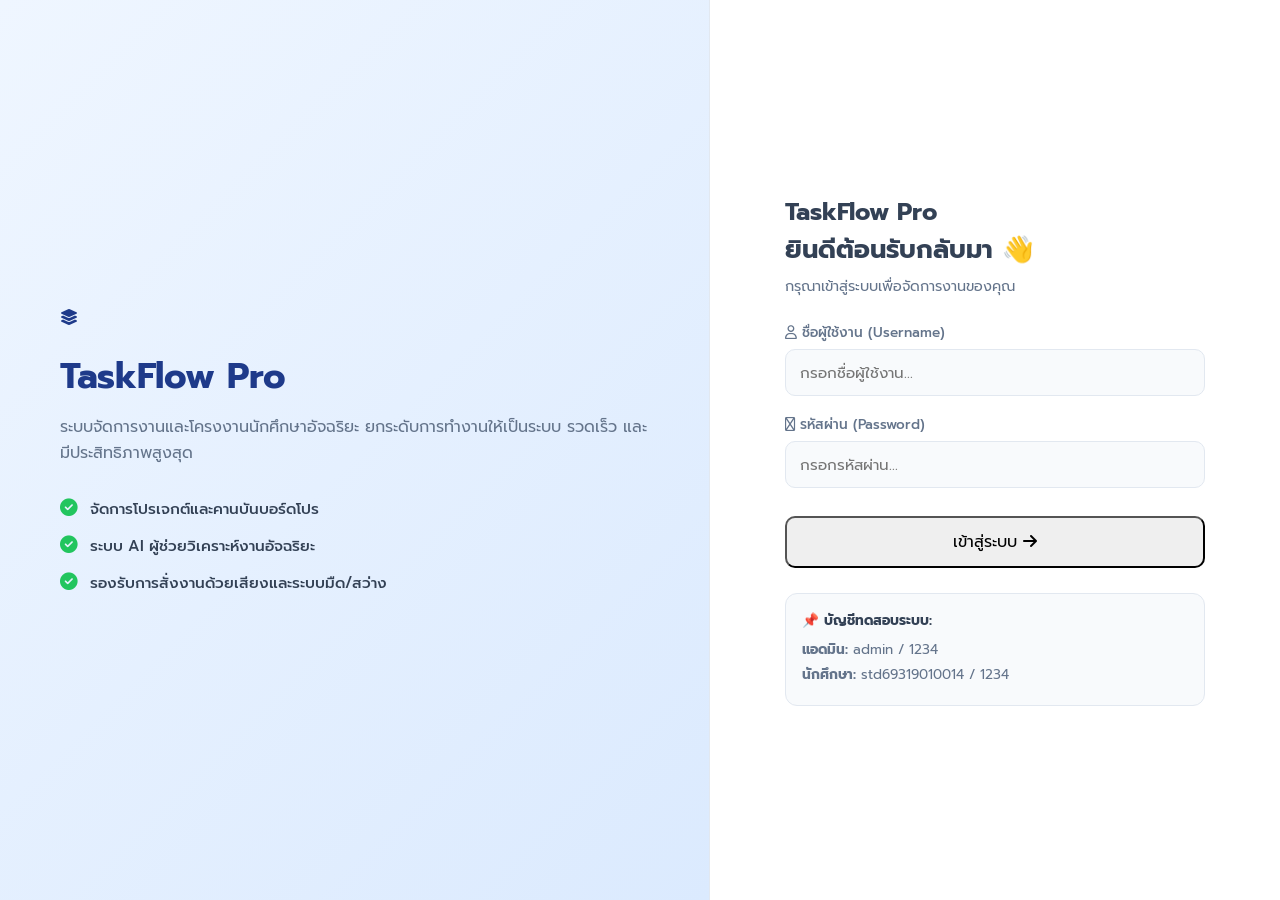
==== index.html @ b0bddf32 "first commit" ====
<!DOCTYPE html>
<html lang="th">
<head>
    <meta charset="UTF-8">
    <meta name="viewport" content="width=device-width, initial-scale=1.0">
    <title>เข้าสู่ระบบ - TaskFlow Pro</title>
    <link rel="stylesheet" href="style.css">
    <link rel="stylesheet" href="https://cdnjs.cloudflare.com/ajax/libs/font-awesome/6.4.0/css/all.min.css">
    <link href="https://fonts.googleapis.com/css2?family=Inter:wght@300;400;500;600;700&family=Prompt:wght@300;400;500;600;700&display=swap" rel="stylesheet">
</head>
<body class="login-split-body">
    <div class="login-split-container">
        <!-- ฝั่งซ้าย: แบนเนอร์และจุดเด่นระบบ -->
        <div class="login-split-banner">
            <div class="banner-content">
                <div class="auth-logo" style="margin-bottom: 20px;">
                    <i class="fa-solid fa-layer-group"></i>
                </div>
                <h1 style="font-size: 2.2rem; font-weight: 700; color: var(--text-main); margin-bottom: 12px;">TaskFlow Pro</h1>
                <p style="color: var(--text-muted); font-size: 1rem; line-height: 1.6;">ระบบจัดการงานและโครงงานนักศึกษาอัจฉริยะ ยกระดับการทำงานให้เป็นระบบ รวดเร็ว และมีประสิทธิภาพสูงสุด</p>
                
                <div class="banner-features">
                    <div class="feature-item"><i class="fa-solid fa-circle-check"></i> จัดการโปรเจกต์และคานบันบอร์ดโปร</div>
                    <div class="feature-item"><i class="fa-solid fa-circle-check"></i> ระบบ AI ผู้ช่วยวิเคราะห์งานอัจฉริยะ</div>
                    <div class="feature-item"><i class="fa-solid fa-circle-check"></i> รองรับการสั่งงานด้วยเสียงและระบบมืด/สว่าง</div>
                </div>
            </div>
        </div>

        
        
        <!-- ฝั่งขวา: ฟอร์มเข้าสู่ระบบ -->
        <div class="login-split-form-section">
            <div class="login-card">
                <div class="form-header-mobile">
                    <h2 style="font-size: 1.5rem; font-weight: 700;">TaskFlow Pro</h2>
                </div>
                <h3>ยินดีต้อนรับกลับมา 👋</h3>
                <p class="form-instruction">กรุณาเข้าสู่ระบบเพื่อจัดการงานของคุณ</p>

                <form id="loginForm" onsubmit="handleLogin(event)">
                    <div class="input-group">
                        <label><i class="fa-regular fa-user"></i> ชื่อผู้ใช้งาน (Username)</label>
                        <input type="text" id="username" placeholder="กรอกชื่อผู้ใช้งาน..." required autocomplete="off">
                    </div>

                    <div class="input-group">
                        <label><i class="fa-regular fa-lock"></i> รหัสผ่าน (Password)</label>
                        <input type="password" id="password" placeholder="กรอกรหัสผ่าน..." required>
                    </div>

                    <button type="submit" class="btn-submit btn-full">
                        <span>เข้าสู่ระบบ</span>
                        <i class="fa-solid fa-arrow-right"></i>
                    </button>
                </form>

                <div class="login-helper-box">
                    <h4>📌 บัญชีทดสอบระบบ:</h4>
                    <ul>
                        <li><strong>แอดมิน:</strong> admin / 1234</li>
                        <li><strong>นักศึกษา:</strong> std69319010014 / 1234</li>
                    </ul>
                </div>
            </div>
        </div>
    </div>

    <script>
        function handleLogin(e) {
            e.preventDefault();
            const u = document.getElementById('username').value.trim();
            const p = document.getElementById('password').value.trim();

            if (u === 'admin' && p === '1234') {
                localStorage.setItem('currentUser', 'ผู้ดูแลระบบ (Admin)');
                localStorage.setItem('currentRole', 'admin');
                window.location.href = 'admin-dashboard.html';
            } else if (u === 'std69319010014' && p === '1234') {
                localStorage.setItem('currentUser', 'นักศึกษา (std69319010014)');
                localStorage.setItem('currentRole', 'student');
                window.location.href = 'student-dashboard.html';
            } else {
                alert('ชื่อผู้ใช้งานหรือรหัสผ่านไม่ถูกต้อง');
            }
        }
    </script>
</body>
</html>
---- style.css ----
:root {
    --bg-main: #f4f6f9;
    --bg-card: #ffffff;
    --sidebar-bg: #1e293b; /* ปรับโทนสีเข้มขึ้นแบบนุ่มนวล ไม่มืดทึบตัน */
    --text-main: #334155;
    --text-muted: #64748b;
    --border: #e2e8f0;
    --primary: #3b82f6;
    --primary-hover: #2563eb;
    --success: #22c55e;
    --warning: #eab308;
    --danger: #ef4444;
}

* {
    box-sizing: border-box;
    margin: 0;
    padding: 0;
    font-family: 'Prompt', 'Inter', sans-serif;
}

body {
    background-color: var(--bg-main);
    color: var(--text-main);
    height: 100vh;
    overflow: hidden;
}

/* ==========================================
   1. Auth Page Style (หน้าล็อกอินแบบแบ่งสองฝั่งโทนสว่างนุ่มนวล)
   ================================---------- */
.login-split-body {
    width: 100vw;
    height: 100vh;
    margin: 0;
    padding: 0;
    overflow: hidden;
    background-color: var(--bg-main);
    display: flex;
}

.login-split-container {
    display: flex;
    width: 100%;
    height: 100%;
}

.login-split-banner {
    flex: 1.2;
    background: linear-gradient(135deg, #eff6ff 0%, #dbeafe 100%); /* เปลี่ยนเป็นโทนฟ้าพาสเทลสดใส ไม่ทึบ */
    color: #1e3a8a;
    border-right: 1px solid var(--border);
    display: flex;
    align-items: center;
    justify-content: center;
    padding: 60px;
}

.login-split-banner h1 {
    color: #1e3a8a !important;
}

.banner-features {
    margin-top: 30px;
    display: flex;
    flex-direction: column;
    gap: 14px;
}

.feature-item {
    display: flex;
    align-items: center;
    gap: 12px;
    font-size: 0.95rem;
    color: #334155;
    font-weight: 500;
}

.feature-item i {
    color: var(--success);
    font-size: 1.1rem;
}

.login-split-form-section {
    flex: 1;
    display: flex;
    align-items: center;
    justify-content: center;
    padding: 40px;
    background-color: var(--bg-card);
    overflow-y: auto;
}

.login-card {
    width: 100%;
    max-width: 420px;
}

.login-split-form-section h3 {
    font-size: 1.6rem;
    font-weight: 700;
    color: var(--text-main);
    margin-bottom: 6px;
}

.form-instruction {
    font-size: 0.9rem;
    color: var(--text-muted);
    margin-bottom: 25px;
}

.login-helper-box {
    margin-top: 25px;
    padding: 16px;
    background: #f8fafc;
    border: 1px solid var(--border);
    border-radius: 12px;
    font-size: 0.85rem;
}

.login-helper-box h4 {
    margin-bottom: 8px;
    color: var(--text-main);
}

.login-helper-box ul {
    list-style: none;
    padding-left: 0;
    color: var(--text-muted);
}

.login-helper-box li {
    margin-bottom: 4px;
}

.btn-full {
    width: 100%;
    justify-content: center;
    margin-top: 10px;
    padding: 12px;
    font-size: 1rem;
    border-radius: 10px;
}

/* ==========================================
   2. App Layout (โครงร่างแดชบอร์ดความโปร่งสบาย)
   ================================---------- */
.app-container {
    display: flex;
    height: 100vh;
}

.sidebar {
    width: 265px;
    background: #ffffff; /* เปลี่ยน Sidebar เป็นสีขาวสะอาดตา ตัดเส้นขอบเบาๆ */
    color: var(--text-main);
    display: flex;
    flex-direction: column;
    border-right: 1px solid var(--border);
    box-shadow: 2px 0 8px rgba(0, 0, 0, 0.02);
}

.sidebar-brand {
    padding: 24px;
    font-size: 1.15rem;
    font-weight: 700;
    display: flex;
    align-items: center;
    gap: 10px;
    color: var(--primary);
    border-bottom: 1px solid var(--border);
}

.sidebar-menu {
    padding: 20px 14px;
    flex: 1;
    display: flex;
    flex-direction: column;
    gap: 8px;
}

.menu-item {
    display: flex;
    align-items: center;
    gap: 12px;
    padding: 12px 16px;
    color: var(--text-muted);
    text-decoration: none;
    border-radius: 10px;
    font-size: 0.92rem;
    font-weight: 500;
    transition: all 0.2s ease;
}

.menu-item:hover, .menu-item.active {
    background: #eff6ff;
    color: var(--primary);
}

.sidebar-footer {
    padding: 16px 20px;
    border-top: 1px solid var(--border);
    display: flex;
    align-items: center;
    justify-content: space-between;
    background: #f8fafc;
}

.user-profile-mini {
    display: flex;
    align-items: center;
    gap: 10px;
    font-size: 0.9rem;
    font-weight: 500;
}

.btn-logout-mini {
    background: none;
    border: none;
    color: var(--text-muted);
    cursor: pointer;
    font-size: 1.1rem;
    padding: 6px;
    transition: color 0.2s;
}

.btn-logout-mini:hover {
    color: var(--danger);
}

/* ==========================================
   3. Main Content & Components
   ================================---------- */
.main-content {
    flex: 1;
    display: flex;
    flex-direction: column;
    overflow: hidden;
    background-color: var(--bg-main);
}

.topbar {
    height: 75px;
    background: var(--bg-card);
    border-bottom: 1px solid var(--border);
    display: flex;
    align-items: center;
    justify-content: space-between;
    padding: 0 35px;
}

.topbar h2 {
    font-size: 1.3rem;
    font-weight: 600;
    color: var(--text-main);
}

.tab-content {
    display: none;
    flex: 1;
    padding: 30px;
    overflow-y: auto;
}

.tab-content.active {
    display: block;
}

.btn-primary {
    background: var(--primary);
    color: white;
    border: none;
    padding: 10px 20px;
    border-radius: 10px;
    font-weight: 500;
    font-size: 0.9rem;
    cursor: pointer;
    display: inline-flex;
    align-items: center;
    gap: 8px;
    box-shadow: 0 4px 12px rgba(59, 130, 246, 0.2);
    transition: all 0.2s;
}
.btn-primary:hover { background: var(--primary-hover); transform: translateY(-1px); }

.btn-secondary {
    background: transparent;
    border: 1px solid var(--border);
    color: var(--text-main);
    padding: 10px 18px;
    border-radius: 10px;
    font-weight: 500;
    cursor: pointer;
    transition: background 0.2s;
}
.btn-secondary:hover { background: #f1f5f9; }

.card {
    background: var(--bg-card);
    border: 1px solid var(--border);
    border-radius: 16px;
    padding: 24px;
    box-shadow: 0 2px 6px rgba(0, 0, 0, 0.02);
}

.stats-row {
    display: grid;
    grid-template-columns: repeat(4, 1fr);
    gap: 20px;
}

.stat-box {
    background: var(--bg-card);
    border: 1px solid var(--border);
    border-radius: 16px;
    padding: 22px;
    box-shadow: 0 2px 6px rgba(0, 0, 0, 0.02);
}

.stat-box h3 {
    font-size: 0.85rem;
    color: var(--text-muted);
    font-weight: 500;
    margin-bottom: 6px;
}

.stat-box p {
    font-size: 1.8rem;
    font-weight: 700;
    color: var(--text-main);
}

/* ==========================================
   4. Tables & Kanban Board
   ================================---------- */
.clean-table {
    width: 100%;
    border-collapse: collapse;
    text-align: left;
    font-size: 0.9rem;
}

.clean-table th, .clean-table td {
    padding: 14px 16px;
    border-bottom: 1px solid var(--border);
}

.clean-table th {
    color: var(--text-muted);
    font-weight: 600;
    font-size: 0.8rem;
    text-transform: uppercase;
    background-color: #f8fafc;
}

.kanban-grid {
    display: grid;
    grid-template-columns: repeat(3, 1fr);
    gap: 20px;
    align-items: start;
}

.kanban-col {
    background: var(--bg-card);
    border: 1px solid var(--border);
    border-radius: 16px;
    overflow: hidden;
    box-shadow: 0 2px 6px rgba(0, 0, 0, 0.02);
}

.kanban-header {
    padding: 16px;
    font-weight: 600;
    font-size: 0.9rem;
    border-bottom: 1px solid var(--border);
}
.kanban-header.todo { background: #fef9c3; color: #a16207; }
.kanban-header.progress { background: #e0f2fe; color: #0284c7; }
.kanban-header.done { background: #dcfce7; color: #16a34a; }

.kanban-body {
    padding: 16px;
    min-height: 320px;
    display: flex;
    flex-direction: column;
    gap: 12px;
}

.kanban-task-item {
    background: #f8fafc;
    border: 1px solid var(--border);
    padding: 14px;
    border-radius: 10px;
    cursor: grab;
    font-size: 0.9rem;
    transition: transform 0.2s, box-shadow 0.2s;
}
.kanban-task-item:hover {
    transform: translateY(-2px);
    box-shadow: 0 4px 10px rgba(0, 0, 0, 0.05);
}

/* ==========================================
   5. Voice Screen & Modals
   ================================---------- */
.voice-icon-circle {
    width: 90px;
    height: 90px;
    background: #eff6ff;
    color: var(--primary);
    border-radius: 50%;
    display: flex;
    align-items: center;
    justify-content: center;
    font-size: 2.2rem;
    margin: 0 auto 20px;
    box-shadow: 0 0 20px rgba(59, 130, 246, 0.1);
}

.voice-result-box {
    margin-top: 20px;
    padding: 16px;
    background: #f8fafc;
    border: 1px solid var(--border);
    border-radius: 12px;
    min-height: 70px;
    color: var(--text-muted);
    font-size: 0.95rem;
    text-align: left;
}

.modal-backdrop {
    position: fixed;
    top: 0; left: 0; width: 100%; height: 100%;
    background: rgba(15, 23, 42, 0.4);
    backdrop-filter: blur(4px);
    display: none;
    align-items: center;
    justify-content: center;
    z-index: 100;
}

.modal-backdrop.show { display: flex; }

.modal-card {
    background: var(--bg-card);
    width: 100%;
    max-width: 440px;
    padding: 28px;
    border-radius: 16px;
    border: 1px solid var(--border);
    box-shadow: 0 10px 25px rgba(0,0,0,0.05);
}

.badge {
    padding: 4px 10px;
    border-radius: 6px;
    font-size: 0.75rem;
    font-weight: 600;
}
.badge.todo { background: #fef9c3; color: #a16207; }
.badge.progress { background: #e0f2fe; color: #0284c7; }
.badge.done { background: #dcfce7; color: #16a34a; }

.input-group {
    margin-bottom: 18px;
}

.input-group label {
    display: block;
    font-size: 0.85rem;
    font-weight: 500;
    margin-bottom: 6px;
    color: var(--text-muted);
}

.input-group input, .input-group select {
    width: 100%;
    padding: 11px 14px;
    border: 1px solid var(--border);
    border-radius: 10px;
    font-size: 0.95rem;
    outline: none;
    background-color: #f8fafc;
    transition: all 0.2s;
}

.input-group input:focus, .input-group select:focus {
    border-color: var(--primary);
    background-color: #ffffff;
    box-shadow: 0 0 0 3px rgba(59, 130, 246, 0.1);
}
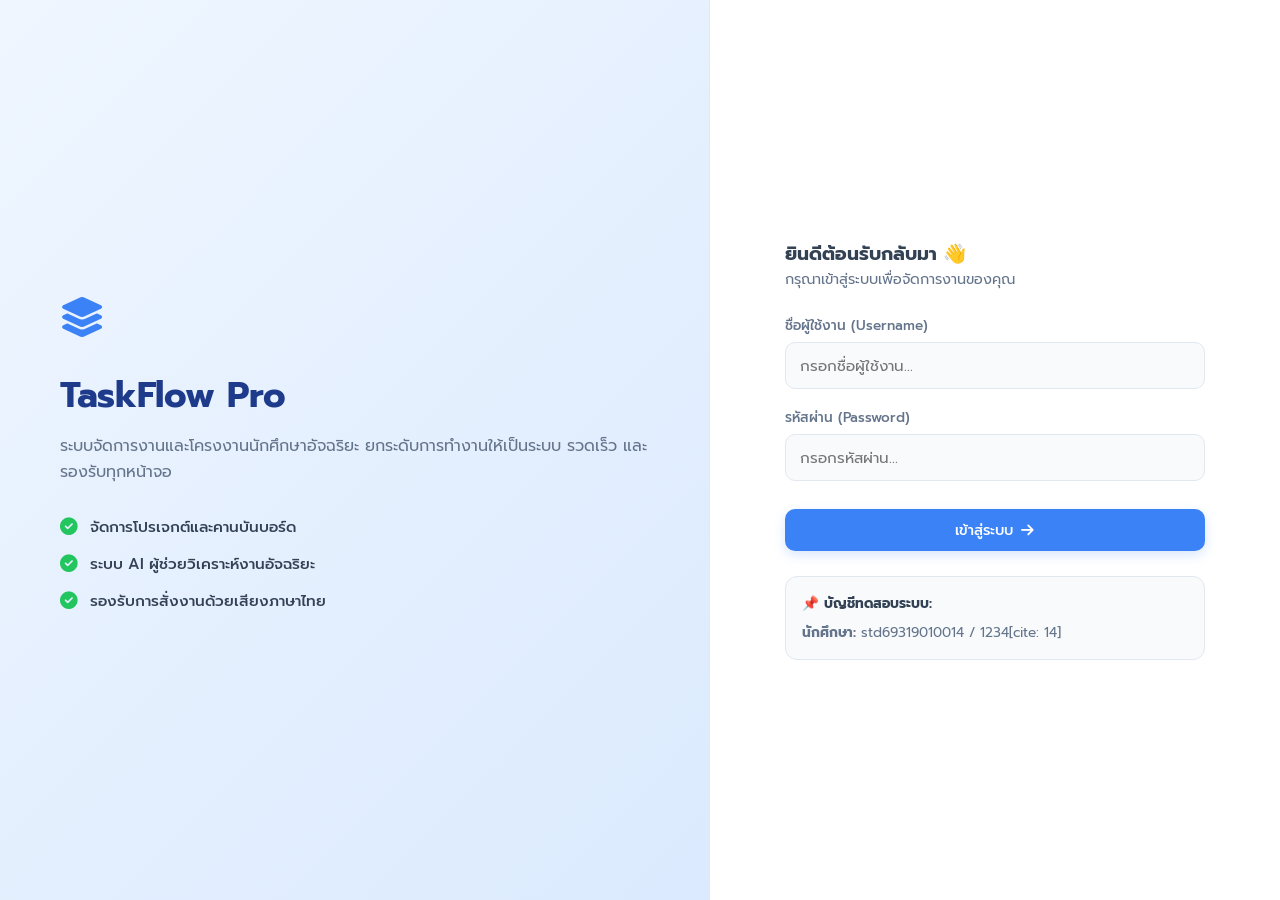
==== commit a994607c: "comit" ====
--- a/index.html
+++ b/index.html
@@ -10,56 +10,46 @@
 </head>
 <body class="login-split-body">
     <div class="login-split-container">
-        <!-- ฝั่งซ้าย: แบนเนอร์และจุดเด่นระบบ -->
         <div class="login-split-banner">
             <div class="banner-content">
-                <div class="auth-logo" style="margin-bottom: 20px;">
-                    <i class="fa-solid fa-layer-group"></i>
-                </div>
-                <h1 style="font-size: 2.2rem; font-weight: 700; color: var(--text-main); margin-bottom: 12px;">TaskFlow Pro</h1>
-                <p style="color: var(--text-muted); font-size: 1rem; line-height: 1.6;">ระบบจัดการงานและโครงงานนักศึกษาอัจฉริยะ ยกระดับการทำงานให้เป็นระบบ รวดเร็ว และมีประสิทธิภาพสูงสุด</p>
+                <div style="font-size: 2.5rem; color: var(--primary); margin-bottom: 20px;"><i class="fa-solid fa-layer-group"></i></div>
+                <h1 style="font-size: 2.2rem; font-weight: 700; color: #1e3a8a; margin-bottom: 12px;">TaskFlow Pro</h1>
+                <p style="color: var(--text-muted); font-size: 1rem; line-height: 1.6;">ระบบจัดการงานและโครงงานนักศึกษาอัจฉริยะ ยกระดับการทำงานให้เป็นระบบ รวดเร็ว และรองรับทุกหน้าจอ</p>
                 
                 <div class="banner-features">
-                    <div class="feature-item"><i class="fa-solid fa-circle-check"></i> จัดการโปรเจกต์และคานบันบอร์ดโปร</div>
+                    <div class="feature-item"><i class="fa-solid fa-circle-check"></i> จัดการโปรเจกต์และคานบันบอร์ด</div>
                     <div class="feature-item"><i class="fa-solid fa-circle-check"></i> ระบบ AI ผู้ช่วยวิเคราะห์งานอัจฉริยะ</div>
-                    <div class="feature-item"><i class="fa-solid fa-circle-check"></i> รองรับการสั่งงานด้วยเสียงและระบบมืด/สว่าง</div>
+                    <div class="feature-item"><i class="fa-solid fa-circle-check"></i> รองรับการสั่งงานด้วยเสียงภาษาไทย</div>
                 </div>
             </div>
         </div>
 
-        
-        
-        <!-- ฝั่งขวา: ฟอร์มเข้าสู่ระบบ -->
         <div class="login-split-form-section">
             <div class="login-card">
-                <div class="form-header-mobile">
-                    <h2 style="font-size: 1.5rem; font-weight: 700;">TaskFlow Pro</h2>
-                </div>
                 <h3>ยินดีต้อนรับกลับมา 👋</h3>
-                <p class="form-instruction">กรุณาเข้าสู่ระบบเพื่อจัดการงานของคุณ</p>
+                <p style="color: var(--text-muted); font-size: 0.9rem; margin-bottom: 25px;">กรุณาเข้าสู่ระบบเพื่อจัดการงานของคุณ</p>
 
-                <form id="loginForm" onsubmit="handleLogin(event)">
+                <form onsubmit="handleLogin(event)">
                     <div class="input-group">
-                        <label><i class="fa-regular fa-user"></i> ชื่อผู้ใช้งาน (Username)</label>
+                        <label>ชื่อผู้ใช้งาน (Username)</label>
                         <input type="text" id="username" placeholder="กรอกชื่อผู้ใช้งาน..." required autocomplete="off">
                     </div>
 
                     <div class="input-group">
-                        <label><i class="fa-regular fa-lock"></i> รหัสผ่าน (Password)</label>
+                        <label>รหัสผ่าน (Password)</label>
                         <input type="password" id="password" placeholder="กรอกรหัสผ่าน..." required>
                     </div>
 
-                    <button type="submit" class="btn-submit btn-full">
+                    <button type="submit" class="btn-primary btn-full">
                         <span>เข้าสู่ระบบ</span>
                         <i class="fa-solid fa-arrow-right"></i>
                     </button>
                 </form>
 
                 <div class="login-helper-box">
-                    <h4>📌 บัญชีทดสอบระบบ:</h4>
+                    <h4 style="margin-bottom: 8px;">📌 บัญชีทดสอบระบบ:</h4>
                     <ul>
-                        <li><strong>แอดมิน:</strong> admin / 1234</li>
-                        <li><strong>นักศึกษา:</strong> std69319010014 / 1234</li>
+                        <li><strong>นักศึกษา:</strong> std69319010014 / 1234[cite: 14]</li>
                     </ul>
                 </div>
             </div>
@@ -68,22 +58,24 @@
 
     <script>
         function handleLogin(e) {
-            e.preventDefault();
-            const u = document.getElementById('username').value.trim();
-            const p = document.getElementById('password').value.trim();
+    e.preventDefault();
+    const u = document.getElementById('username').value.trim();
+    const p = document.getElementById('password').value.trim();
 
-            if (u === 'admin' && p === '1234') {
-                localStorage.setItem('currentUser', 'ผู้ดูแลระบบ (Admin)');
-                localStorage.setItem('currentRole', 'admin');
-                window.location.href = 'admin-dashboard.html';
-            } else if (u === 'std69319010014' && p === '1234') {
-                localStorage.setItem('currentUser', 'นักศึกษา (std69319010014)');
-                localStorage.setItem('currentRole', 'student');
-                window.location.href = 'student-dashboard.html';
-            } else {
-                alert('ชื่อผู้ใช้งานหรือรหัสผ่านไม่ถูกต้อง');
-            }
+    if (p === '1234') {
+        if (u === 'admin') {
+            localStorage.setItem('currentUser', 'ผู้ดูแลระบบ');
+            window.location.href = 'admin-dashboard.html'; // สร้างหน้าสำหรับ Admin เพิ่มเติม
+        } else if (u === 'std69319010014') {
+            localStorage.setItem('currentUser', 'นักศึกษา');
+            window.location.href = 'student-dashboard.html';
+        } else {
+            alert('ไม่พบชื่อผู้ใช้งานนี้ในระบบ');
         }
+    } else {
+        alert('รหัสผ่านไม่ถูกต้อง (ใช้รหัสผ่าน 1234)');
+    }
+}
     </script>
 </body>
 </html>
--- a/style.css
+++ b/style.css
@@ -1,7 +1,7 @@
 :root {
     --bg-main: #f4f6f9;
     --bg-card: #ffffff;
-    --sidebar-bg: #1e293b; /* ปรับโทนสีเข้มขึ้นแบบนุ่มนวล ไม่มืดทึบตัน */
+    --sidebar-bg: #ffffff; 
     --text-main: #334155;
     --text-muted: #64748b;
     --border: #e2e8f0;
@@ -23,19 +23,17 @@
     background-color: var(--bg-main);
     color: var(--text-main);
     height: 100vh;
-    overflow: hidden;
-}
-
-/* ==========================================
-   1. Auth Page Style (หน้าล็อกอินแบบแบ่งสองฝั่งโทนสว่างนุ่มนวล)
+    overflow-x: hidden;
+}
+
+/* ==========================================
+   1. Auth Page Style (หน้าล็อกอิน)
    ================================---------- */
 .login-split-body {
     width: 100vw;
     height: 100vh;
     margin: 0;
     padding: 0;
-    overflow: hidden;
-    background-color: var(--bg-main);
     display: flex;
 }
 
@@ -47,17 +45,13 @@
 
 .login-split-banner {
     flex: 1.2;
-    background: linear-gradient(135deg, #eff6ff 0%, #dbeafe 100%); /* เปลี่ยนเป็นโทนฟ้าพาสเทลสดใส ไม่ทึบ */
+    background: linear-gradient(135deg, #eff6ff 0%, #dbeafe 100%);
     color: #1e3a8a;
     border-right: 1px solid var(--border);
     display: flex;
     align-items: center;
     justify-content: center;
     padding: 60px;
-}
-
-.login-split-banner h1 {
-    color: #1e3a8a !important;
 }
 
 .banner-features {
@@ -96,19 +90,6 @@
     max-width: 420px;
 }
 
-.login-split-form-section h3 {
-    font-size: 1.6rem;
-    font-weight: 700;
-    color: var(--text-main);
-    margin-bottom: 6px;
-}
-
-.form-instruction {
-    font-size: 0.9rem;
-    color: var(--text-muted);
-    margin-bottom: 25px;
-}
-
 .login-helper-box {
     margin-top: 25px;
     padding: 16px;
@@ -118,19 +99,10 @@
     font-size: 0.85rem;
 }
 
-.login-helper-box h4 {
-    margin-bottom: 8px;
-    color: var(--text-main);
-}
-
 .login-helper-box ul {
     list-style: none;
     padding-left: 0;
     color: var(--text-muted);
-}
-
-.login-helper-box li {
-    margin-bottom: 4px;
 }
 
 .btn-full {
@@ -143,21 +115,25 @@
 }
 
 /* ==========================================
-   2. App Layout (โครงร่างแดชบอร์ดความโปร่งสบาย)
+   2. App Layout & Responsive Sidebar
    ================================---------- */
 .app-container {
     display: flex;
     height: 100vh;
+    width: 100vw;
+    overflow: hidden;
 }
 
 .sidebar {
     width: 265px;
-    background: #ffffff; /* เปลี่ยน Sidebar เป็นสีขาวสะอาดตา ตัดเส้นขอบเบาๆ */
+    background: var(--sidebar-bg);
     color: var(--text-main);
     display: flex;
     flex-direction: column;
     border-right: 1px solid var(--border);
     box-shadow: 2px 0 8px rgba(0, 0, 0, 0.02);
+    transition: all 0.3s ease;
+    z-index: 50;
 }
 
 .sidebar-brand {
@@ -177,6 +153,7 @@
     display: flex;
     flex-direction: column;
     gap: 8px;
+    overflow-y: auto;
 }
 
 .menu-item {
@@ -223,10 +200,7 @@
     padding: 6px;
     transition: color 0.2s;
 }
-
-.btn-logout-mini:hover {
-    color: var(--danger);
-}
+.btn-logout-mini:hover { color: var(--danger); }
 
 /* ==========================================
    3. Main Content & Components
@@ -237,6 +211,7 @@
     flex-direction: column;
     overflow: hidden;
     background-color: var(--bg-main);
+    min-width: 0;
 }
 
 .topbar {
@@ -280,6 +255,7 @@
     gap: 8px;
     box-shadow: 0 4px 12px rgba(59, 130, 246, 0.2);
     transition: all 0.2s;
+    white-space: nowrap;
 }
 .btn-primary:hover { background: var(--primary-hover); transform: translateY(-1px); }
 
@@ -292,6 +268,7 @@
     font-weight: 500;
     cursor: pointer;
     transition: background 0.2s;
+    white-space: nowrap;
 }
 .btn-secondary:hover { background: #f1f5f9; }
 
@@ -401,34 +378,8 @@
 }
 
 /* ==========================================
-   5. Voice Screen & Modals
-   ================================---------- */
-.voice-icon-circle {
-    width: 90px;
-    height: 90px;
-    background: #eff6ff;
-    color: var(--primary);
-    border-radius: 50%;
-    display: flex;
-    align-items: center;
-    justify-content: center;
-    font-size: 2.2rem;
-    margin: 0 auto 20px;
-    box-shadow: 0 0 20px rgba(59, 130, 246, 0.1);
-}
-
-.voice-result-box {
-    margin-top: 20px;
-    padding: 16px;
-    background: #f8fafc;
-    border: 1px solid var(--border);
-    border-radius: 12px;
-    min-height: 70px;
-    color: var(--text-muted);
-    font-size: 0.95rem;
-    text-align: left;
-}
-
+   5. Modals & Badges
+   ================================---------- */
 .modal-backdrop {
     position: fixed;
     top: 0; left: 0; width: 100%; height: 100%;
@@ -438,8 +389,8 @@
     align-items: center;
     justify-content: center;
     z-index: 100;
-}
-
+    padding: 20px;
+}
 .modal-backdrop.show { display: flex; }
 
 .modal-card {
@@ -465,7 +416,6 @@
 .input-group {
     margin-bottom: 18px;
 }
-
 .input-group label {
     display: block;
     font-size: 0.85rem;
@@ -473,7 +423,6 @@
     margin-bottom: 6px;
     color: var(--text-muted);
 }
-
 .input-group input, .input-group select {
     width: 100%;
     padding: 11px 14px;
@@ -485,8 +434,66 @@
     transition: all 0.2s;
 }
 
-.input-group input:focus, .input-group select:focus {
-    border-color: var(--primary);
-    background-color: #ffffff;
-    box-shadow: 0 0 0 3px rgba(59, 130, 246, 0.1);
+/* ==========================================
+   6. RESPONSIVE MEDIA QUERIES (รองรับทุกอุปกรณ์)
+   ================================---------- */
+@media (max-width: 1024px) {
+    .stats-row {
+        grid-template-columns: repeat(2, 1fr);
+    }
+}
+
+@media (max-width: 768px) {
+    .login-split-container {
+        flex-direction: column;
+    }
+    .login-split-banner {
+        display: none; /* ซ่อนแบนเนอร์ฝั่งซ้ายบนมือถือเพื่อให้กรอกฟอร์มได้สะดวก */
+    }
+    .app-container {
+        flex-direction: column;
+    }
+    .sidebar {
+        width: 100%;
+        height: auto;
+        flex-direction: row;
+        align-items: center;
+        justify-content: space-between;
+        padding: 10px 15px;
+    }
+    .sidebar-brand {
+        padding: 0;
+        border: none;
+    }
+    .sidebar-menu {
+        flex-direction: row;
+        padding: 0;
+        gap: 5px;
+        overflow-x: auto;
+    }
+    .menu-item {
+        padding: 8px 12px;
+        font-size: 0.85rem;
+        white-space: nowrap;
+    }
+    .sidebar-footer {
+        display: none; /* ซ่อนโปรไฟล์ย่อใน Sidebar บนมือถือเพื่อประหยัดพื้นที่ */
+    }
+    .topbar {
+        padding: 0 15px;
+        height: 65px;
+    }
+    .topbar h2 {
+        font-size: 1rem;
+    }
+    .tab-content {
+        padding: 15px;
+    }
+    .stats-row {
+        grid-template-columns: 1fr;
+        gap: 12px;
+    }
+    .kanban-grid {
+        grid-template-columns: 1fr; /* เปลี่ยนบอร์ด Kanban เป็นแนวตั้งเรียงลงมาบนมือถือ */
+    }
 }
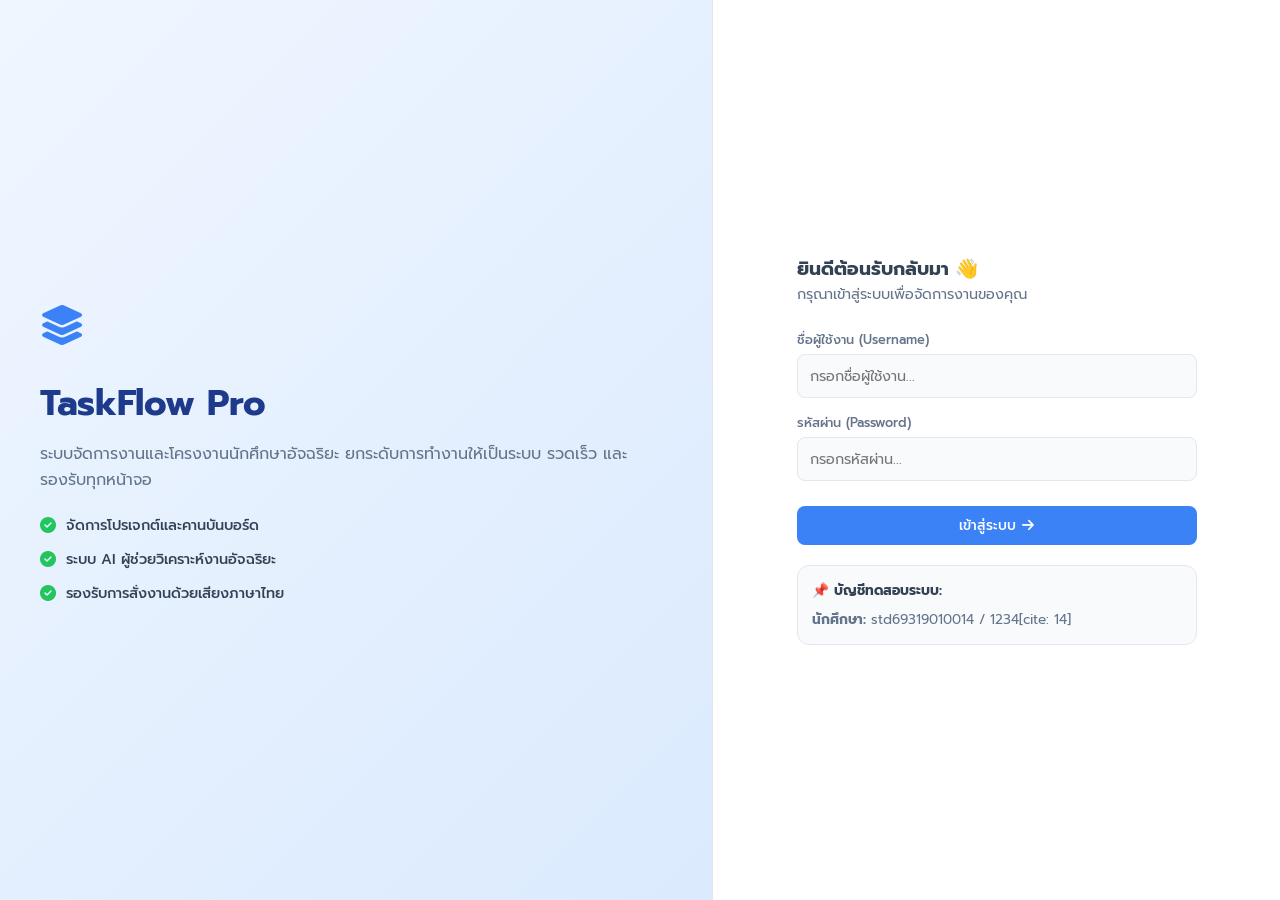
==== commit f0d2d08c: "commit" ====
--- a/index.html
+++ b/index.html
@@ -77,5 +77,7 @@
     }
 }
     </script>
+    <!-- ฉากหลังสำหรับปิดเมนวมือถือเมื่อคลิกพื้นที่ว่าง -->
+    <div class="sidebar-overlay" id="sidebarOverlay" onclick="toggleMobileSidebar()"></div>
 </body>
 </html>
--- a/style.css
+++ b/style.css
@@ -22,7 +22,8 @@
 body {
     background-color: var(--bg-main);
     color: var(--text-main);
-    height: 100vh;
+    min-height: 100vh;
+    min-height: 100dvh;
     overflow-x: hidden;
 }
 
@@ -31,7 +32,8 @@
    ================================---------- */
 .login-split-body {
     width: 100vw;
-    height: 100vh;
+    min-height: 100vh;
+    min-height: 100dvh;
     margin: 0;
     padding: 0;
     display: flex;
@@ -40,7 +42,8 @@
 .login-split-container {
     display: flex;
     width: 100%;
-    height: 100%;
+    min-height: 100vh;
+    min-height: 100dvh;
 }
 
 .login-split-banner {
@@ -51,28 +54,28 @@
     display: flex;
     align-items: center;
     justify-content: center;
-    padding: 60px;
+    padding: 40px;
 }
 
 .banner-features {
-    margin-top: 30px;
+    margin-top: 20px;
     display: flex;
     flex-direction: column;
-    gap: 14px;
+    gap: 12px;
 }
 
 .feature-item {
     display: flex;
     align-items: center;
-    gap: 12px;
-    font-size: 0.95rem;
+    gap: 10px;
+    font-size: 0.9rem;
     color: #334155;
     font-weight: 500;
 }
 
 .feature-item i {
     color: var(--success);
-    font-size: 1.1rem;
+    font-size: 1rem;
 }
 
 .login-split-form-section {
@@ -80,19 +83,18 @@
     display: flex;
     align-items: center;
     justify-content: center;
-    padding: 40px;
+    padding: 20px;
     background-color: var(--bg-card);
-    overflow-y: auto;
 }
 
 .login-card {
     width: 100%;
-    max-width: 420px;
+    max-width: 400px;
 }
 
 .login-helper-box {
-    margin-top: 25px;
-    padding: 16px;
+    margin-top: 20px;
+    padding: 14px;
     background: #f8fafc;
     border: 1px solid var(--border);
     border-radius: 12px;
@@ -119,26 +121,24 @@
    ================================---------- */
 .app-container {
     display: flex;
-    height: 100vh;
+    min-height: 100vh;
+    min-height: 100dvh;
     width: 100vw;
-    overflow: hidden;
 }
 
 .sidebar {
-    width: 265px;
+    width: 260px;
     background: var(--sidebar-bg);
     color: var(--text-main);
     display: flex;
     flex-direction: column;
     border-right: 1px solid var(--border);
-    box-shadow: 2px 0 8px rgba(0, 0, 0, 0.02);
-    transition: all 0.3s ease;
-    z-index: 50;
+    flex-shrink: 0;
 }
 
 .sidebar-brand {
-    padding: 24px;
-    font-size: 1.15rem;
+    padding: 20px;
+    font-size: 1.1rem;
     font-weight: 700;
     display: flex;
     align-items: center;
@@ -148,23 +148,22 @@
 }
 
 .sidebar-menu {
-    padding: 20px 14px;
+    padding: 15px 10px;
     flex: 1;
     display: flex;
     flex-direction: column;
-    gap: 8px;
-    overflow-y: auto;
+    gap: 6px;
 }
 
 .menu-item {
     display: flex;
     align-items: center;
     gap: 12px;
-    padding: 12px 16px;
+    padding: 10px 14px;
     color: var(--text-muted);
     text-decoration: none;
-    border-radius: 10px;
-    font-size: 0.92rem;
+    border-radius: 8px;
+    font-size: 0.9rem;
     font-weight: 500;
     transition: all 0.2s ease;
 }
@@ -175,7 +174,7 @@
 }
 
 .sidebar-footer {
-    padding: 16px 20px;
+    padding: 14px 16px;
     border-top: 1px solid var(--border);
     display: flex;
     align-items: center;
@@ -186,8 +185,8 @@
 .user-profile-mini {
     display: flex;
     align-items: center;
-    gap: 10px;
-    font-size: 0.9rem;
+    gap: 8px;
+    font-size: 0.85rem;
     font-weight: 500;
 }
 
@@ -197,8 +196,7 @@
     color: var(--text-muted);
     cursor: pointer;
     font-size: 1.1rem;
-    padding: 6px;
-    transition: color 0.2s;
+    padding: 4px;
 }
 .btn-logout-mini:hover { color: var(--danger); }
 
@@ -209,32 +207,28 @@
     flex: 1;
     display: flex;
     flex-direction: column;
-    overflow: hidden;
     background-color: var(--bg-main);
     min-width: 0;
 }
 
 .topbar {
-    height: 75px;
+    height: 70px;
     background: var(--bg-card);
     border-bottom: 1px solid var(--border);
     display: flex;
     align-items: center;
     justify-content: space-between;
-    padding: 0 35px;
+    padding: 0 25px;
 }
 
 .topbar h2 {
-    font-size: 1.3rem;
+    font-size: 1.2rem;
     font-weight: 600;
-    color: var(--text-main);
 }
 
 .tab-content {
     display: none;
-    flex: 1;
-    padding: 30px;
-    overflow-y: auto;
+    padding: 25px;
 }
 
 .tab-content.active {
@@ -245,66 +239,60 @@
     background: var(--primary);
     color: white;
     border: none;
-    padding: 10px 20px;
-    border-radius: 10px;
+    padding: 9px 16px;
+    border-radius: 8px;
     font-weight: 500;
-    font-size: 0.9rem;
+    font-size: 0.85rem;
     cursor: pointer;
     display: inline-flex;
     align-items: center;
-    gap: 8px;
-    box-shadow: 0 4px 12px rgba(59, 130, 246, 0.2);
-    transition: all 0.2s;
+    gap: 6px;
+    transition: background 0.2s;
     white-space: nowrap;
 }
-.btn-primary:hover { background: var(--primary-hover); transform: translateY(-1px); }
+.btn-primary:hover { background: var(--primary-hover); }
 
 .btn-secondary {
     background: transparent;
     border: 1px solid var(--border);
     color: var(--text-main);
-    padding: 10px 18px;
-    border-radius: 10px;
+    padding: 9px 16px;
+    border-radius: 8px;
     font-weight: 500;
     cursor: pointer;
-    transition: background 0.2s;
-    white-space: nowrap;
 }
 .btn-secondary:hover { background: #f1f5f9; }
 
 .card {
     background: var(--bg-card);
     border: 1px solid var(--border);
-    border-radius: 16px;
-    padding: 24px;
-    box-shadow: 0 2px 6px rgba(0, 0, 0, 0.02);
+    border-radius: 12px;
+    padding: 20px;
 }
 
 .stats-row {
     display: grid;
     grid-template-columns: repeat(4, 1fr);
-    gap: 20px;
+    gap: 16px;
 }
 
 .stat-box {
     background: var(--bg-card);
     border: 1px solid var(--border);
-    border-radius: 16px;
-    padding: 22px;
-    box-shadow: 0 2px 6px rgba(0, 0, 0, 0.02);
+    border-radius: 12px;
+    padding: 18px;
 }
 
 .stat-box h3 {
-    font-size: 0.85rem;
+    font-size: 0.8rem;
     color: var(--text-muted);
     font-weight: 500;
-    margin-bottom: 6px;
+    margin-bottom: 4px;
 }
 
 .stat-box p {
-    font-size: 1.8rem;
+    font-size: 1.5rem;
     font-weight: 700;
-    color: var(--text-main);
 }
 
 /* ==========================================
@@ -314,41 +302,38 @@
     width: 100%;
     border-collapse: collapse;
     text-align: left;
-    font-size: 0.9rem;
+    font-size: 0.85rem;
 }
 
 .clean-table th, .clean-table td {
-    padding: 14px 16px;
+    padding: 12px 14px;
     border-bottom: 1px solid var(--border);
 }
 
 .clean-table th {
     color: var(--text-muted);
     font-weight: 600;
-    font-size: 0.8rem;
-    text-transform: uppercase;
+    font-size: 0.75rem;
     background-color: #f8fafc;
 }
 
 .kanban-grid {
     display: grid;
     grid-template-columns: repeat(3, 1fr);
-    gap: 20px;
-    align-items: start;
+    gap: 16px;
 }
 
 .kanban-col {
     background: var(--bg-card);
     border: 1px solid var(--border);
-    border-radius: 16px;
+    border-radius: 12px;
     overflow: hidden;
-    box-shadow: 0 2px 6px rgba(0, 0, 0, 0.02);
 }
 
 .kanban-header {
-    padding: 16px;
+    padding: 14px;
     font-weight: 600;
-    font-size: 0.9rem;
+    font-size: 0.85rem;
     border-bottom: 1px solid var(--border);
 }
 .kanban-header.todo { background: #fef9c3; color: #a16207; }
@@ -356,25 +341,19 @@
 .kanban-header.done { background: #dcfce7; color: #16a34a; }
 
 .kanban-body {
-    padding: 16px;
-    min-height: 320px;
+    padding: 14px;
+    min-height: 250px;
     display: flex;
     flex-direction: column;
-    gap: 12px;
+    gap: 10px;
 }
 
 .kanban-task-item {
     background: #f8fafc;
     border: 1px solid var(--border);
-    padding: 14px;
-    border-radius: 10px;
-    cursor: grab;
-    font-size: 0.9rem;
-    transition: transform 0.2s, box-shadow 0.2s;
-}
-.kanban-task-item:hover {
-    transform: translateY(-2px);
-    box-shadow: 0 4px 10px rgba(0, 0, 0, 0.05);
+    padding: 12px;
+    border-radius: 8px;
+    font-size: 0.85rem;
 }
 
 /* ==========================================
@@ -384,29 +363,27 @@
     position: fixed;
     top: 0; left: 0; width: 100%; height: 100%;
     background: rgba(15, 23, 42, 0.4);
-    backdrop-filter: blur(4px);
     display: none;
     align-items: center;
     justify-content: center;
     z-index: 100;
-    padding: 20px;
+    padding: 15px;
 }
 .modal-backdrop.show { display: flex; }
 
 .modal-card {
     background: var(--bg-card);
     width: 100%;
-    max-width: 440px;
-    padding: 28px;
-    border-radius: 16px;
-    border: 1px solid var(--border);
-    box-shadow: 0 10px 25px rgba(0,0,0,0.05);
+    max-width: 400px;
+    padding: 24px;
+    border-radius: 12px;
+    border: 1px solid var(--border);
 }
 
 .badge {
-    padding: 4px 10px;
+    padding: 3px 8px;
     border-radius: 6px;
-    font-size: 0.75rem;
+    font-size: 0.7rem;
     font-weight: 600;
 }
 .badge.todo { background: #fef9c3; color: #a16207; }
@@ -414,28 +391,27 @@
 .badge.done { background: #dcfce7; color: #16a34a; }
 
 .input-group {
-    margin-bottom: 18px;
+    margin-bottom: 15px;
 }
 .input-group label {
     display: block;
-    font-size: 0.85rem;
+    font-size: 0.8rem;
     font-weight: 500;
-    margin-bottom: 6px;
+    margin-bottom: 5px;
     color: var(--text-muted);
 }
 .input-group input, .input-group select {
     width: 100%;
-    padding: 11px 14px;
-    border: 1px solid var(--border);
-    border-radius: 10px;
-    font-size: 0.95rem;
+    padding: 10px 12px;
+    border: 1px solid var(--border);
+    border-radius: 8px;
+    font-size: 0.9rem;
     outline: none;
     background-color: #f8fafc;
-    transition: all 0.2s;
 }
 
 /* ==========================================
-   6. RESPONSIVE MEDIA QUERIES (รองรับทุกอุปกรณ์)
+   6. RESPONSIVE MEDIA QUERIES (สำหรับมือถือ)
    ================================---------- */
 @media (max-width: 1024px) {
     .stats-row {
@@ -448,10 +424,11 @@
         flex-direction: column;
     }
     .login-split-banner {
-        display: none; /* ซ่อนแบนเนอร์ฝั่งซ้ายบนมือถือเพื่อให้กรอกฟอร์มได้สะดวก */
+        display: none; 
     }
     .app-container {
         flex-direction: column;
+        height: auto;
     }
     .sidebar {
         width: 100%;
@@ -459,41 +436,175 @@
         flex-direction: row;
         align-items: center;
         justify-content: space-between;
-        padding: 10px 15px;
+        padding: 8px 12px;
+        position: sticky;
+        top: 0;
+        z-index: 50;
     }
     .sidebar-brand {
         padding: 0;
         border: none;
+        font-size: 1rem;
     }
     .sidebar-menu {
         flex-direction: row;
         padding: 0;
-        gap: 5px;
+        gap: 4px;
         overflow-x: auto;
     }
     .menu-item {
-        padding: 8px 12px;
-        font-size: 0.85rem;
+        padding: 6px 10px;
+        font-size: 0.8rem;
         white-space: nowrap;
     }
     .sidebar-footer {
-        display: none; /* ซ่อนโปรไฟล์ย่อใน Sidebar บนมือถือเพื่อประหยัดพื้นที่ */
-    }
+        display: none; 
+    }
+    .topbar {
+        padding: 0 12px;
+        height: 55px;
+    }
+    .topbar h2 {
+        font-size: 0.95rem;
+    }
+    .tab-content {
+        padding: 12px;
+    }
+    .stats-row {
+        grid-template-columns: 1fr;
+        gap: 10px;
+    }
+    .kanban-grid {
+        grid-template-columns: 1fr;
+        gap: 12px;
+    }
+}
+
+/* --- ปุ่มแฮมเบอร์เกอร์ (ซ่อนบน Desktop, แสดงบน Mobile) --- */
+.hamburger-btn {
+    display: none;
+    background: none;
+    border: none;
+    font-size: 1.3rem;
+    color: var(--text-main);
+    cursor: pointer;
+    padding: 6px 10px;
+    border-radius: 8px;
+    transition: background 0.2s;
+}
+.hamburger-btn:hover {
+    background: #f1f5f9;
+}
+
+/* --- ฉากหลังมืดเวลาเปิดเมนวมือถือ --- */
+.sidebar-overlay {
+    position: fixed;
+    top: 0;
+    left: 0;
+    width: 100%;
+    height: 100%;
+    background: rgba(15, 23, 42, 0.4);
+    backdrop-filter: blur(2px);
+    display: none;
+    z-index: 90;
+}
+.sidebar-overlay.show {
+    display: block;
+}
+
+/* ==========================================
+   RESPONSIVE MEDIA QUERIES (สำหรับมือถือ)
+   ================================---------- */
+@media (max-width: 1024px) {
+    .stats-row {
+        grid-template-columns: repeat(2, 1fr);
+    }
+}
+
+@media (max-width: 768px) {
+    .hamburger-btn {
+        display: inline-flex;
+        align-items: center;
+        justify-content: center;
+    }
+
+    .login-split-container {
+        flex-direction: column;
+    }
+    .login-split-banner {
+        display: none; 
+    }
+
+    .app-container {
+        flex-direction: column;
+        height: 100vh;
+        height: 100dvh;
+    }
+
+    /* แปลง Sidebar เป็นเมนูสไลด์ด้านข้าง (Drawer) บนมือถือ */
+    .sidebar {
+        position: fixed;
+        top: 0;
+        left: -280px; /* ซ่อนไว้นอกจอฝั่งซ้าย */
+        width: 280px;
+        height: 100vh;
+        height: 100dvh;
+        z-index: 100;
+        box-shadow: 10px 0 25px rgba(0, 0, 0, 0.15);
+        transition: transform 0.3s cubic-bezier(0.4, 0, 0.2, 1);
+        background: var(--sidebar-bg);
+    }
+
+    /* คลาสสั่งเปิดเมนู Sidebar บนมือถือ */
+    .sidebar.mobile-open {
+        transform: translateX(280px);
+    }
+
+    .sidebar-brand {
+        padding: 20px;
+        border-bottom: 1px solid var(--border);
+    }
+
+    .sidebar-menu {
+        flex-direction: column;
+        padding: 15px;
+        gap: 6px;
+        overflow-y: auto;
+    }
+
+    .menu-item {
+        padding: 12px 14px;
+        font-size: 0.95rem;
+    }
+
+    .sidebar-footer {
+        display: flex; /* แสดงโปรไฟล์ย่อที่ล่าง Sidebar มือถือ */
+    }
+
     .topbar {
         padding: 0 15px;
-        height: 65px;
-    }
+        height: 60px;
+        gap: 10px;
+    }
+
     .topbar h2 {
         font-size: 1rem;
-    }
+        white-space: nowrap;
+        overflow: hidden;
+        text-overflow: ellipsis;
+    }
+
     .tab-content {
         padding: 15px;
     }
+
     .stats-row {
         grid-template-columns: 1fr;
         gap: 12px;
     }
+
     .kanban-grid {
-        grid-template-columns: 1fr; /* เปลี่ยนบอร์ด Kanban เป็นแนวตั้งเรียงลงมาบนมือถือ */
+        grid-template-columns: 1fr;
+        gap: 15px;
     }
 }
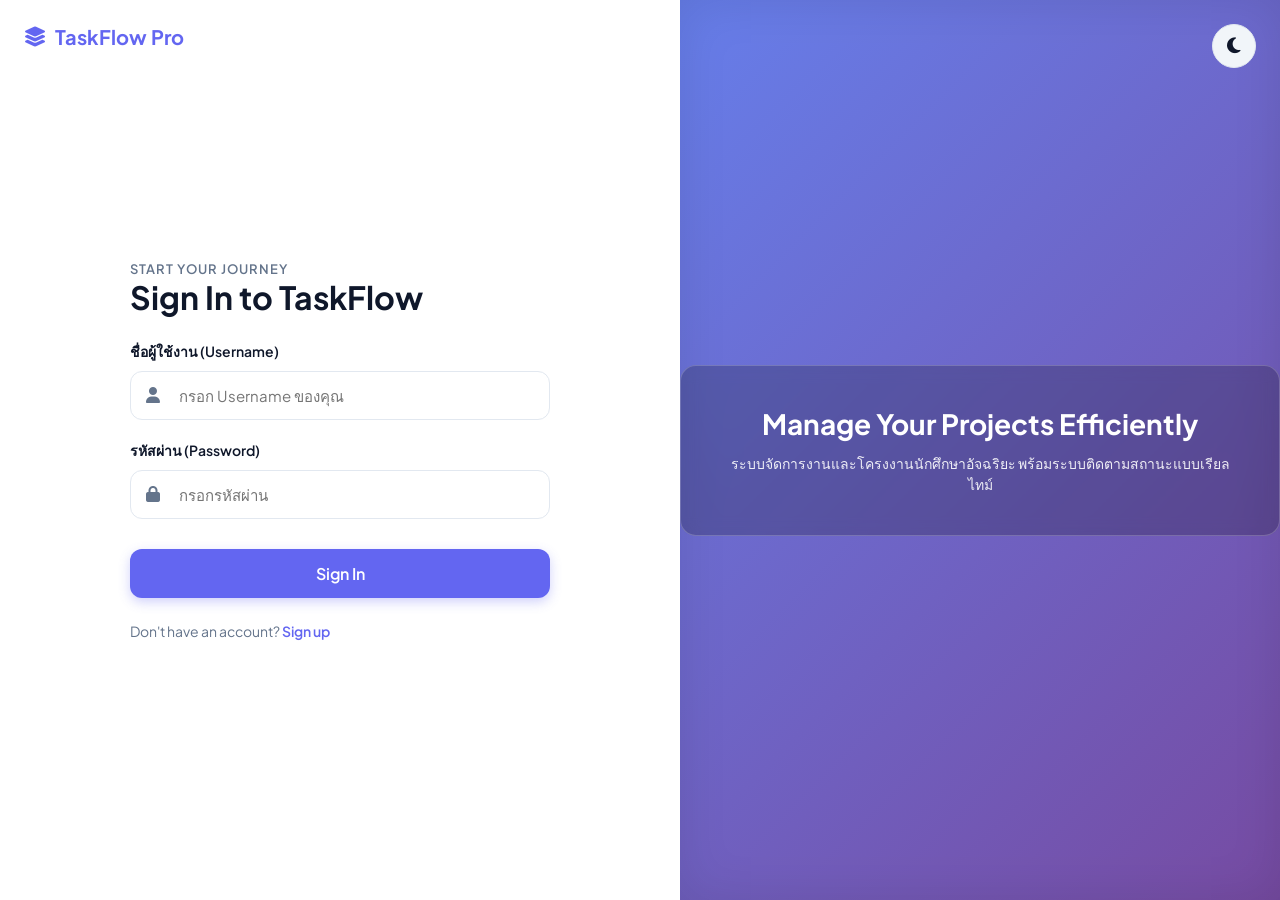
==== commit 1dd26635: "commit" ====
--- a/index.html
+++ b/index.html
@@ -1,83 +1,68 @@
 <!DOCTYPE html>
 <html lang="th">
 <head>
-    <meta charset="UTF-8">
-    <meta name="viewport" content="width=device-width, initial-scale=1.0">
-    <title>เข้าสู่ระบบ - TaskFlow Pro</title>
-    <link rel="stylesheet" href="style.css">
-    <link rel="stylesheet" href="https://cdnjs.cloudflare.com/ajax/libs/font-awesome/6.4.0/css/all.min.css">
-    <link href="https://fonts.googleapis.com/css2?family=Inter:wght@300;400;500;600;700&family=Prompt:wght@300;400;500;600;700&display=swap" rel="stylesheet">
+  <meta charset="UTF-8">
+  <meta name="viewport" content="width=device-width, initial-scale=1.0">
+  <title>TaskFlow Pro - เข้าสู่ระบบ</title>
+  <link rel="stylesheet" href="style.css">
+  <link rel="stylesheet" href="https://cdnjs.cloudflare.com/ajax/libs/font-awesome/6.4.0/css/all.min.css">
+  <link href="https://fonts.googleapis.com/css2?family=Plus+Jakarta+Sans:wght@400;500;600;700&display=swap" rel="stylesheet">
 </head>
-<body class="login-split-body">
-    <div class="login-split-container">
-        <div class="login-split-banner">
-            <div class="banner-content">
-                <div style="font-size: 2.5rem; color: var(--primary); margin-bottom: 20px;"><i class="fa-solid fa-layer-group"></i></div>
-                <h1 style="font-size: 2.2rem; font-weight: 700; color: #1e3a8a; margin-bottom: 12px;">TaskFlow Pro</h1>
-                <p style="color: var(--text-muted); font-size: 1rem; line-height: 1.6;">ระบบจัดการงานและโครงงานนักศึกษาอัจฉริยะ ยกระดับการทำงานให้เป็นระบบ รวดเร็ว และรองรับทุกหน้าจอ</p>
-                
-                <div class="banner-features">
-                    <div class="feature-item"><i class="fa-solid fa-circle-check"></i> จัดการโปรเจกต์และคานบันบอร์ด</div>
-                    <div class="feature-item"><i class="fa-solid fa-circle-check"></i> ระบบ AI ผู้ช่วยวิเคราะห์งานอัจฉริยะ</div>
-                    <div class="feature-item"><i class="fa-solid fa-circle-check"></i> รองรับการสั่งงานด้วยเสียงภาษาไทย</div>
-                </div>
+<body>
+  <div class="split-auth-container">
+    <!-- ฝั่งซ้าย: ฟอร์มเข้าสู่ระบบ -->
+    <div class="auth-form-side">
+      <div style="position: absolute; top: 24px; left: 24px;">
+        <span style="font-weight: 700; font-size: 20px; color: var(--primary); display: flex; align-items: center; gap: 8px;">
+          <i class="fas fa-layer-group"></i> TaskFlow Pro
+        </span>
+      </div>
+
+      <div style="position: absolute; top: 24px; right: 24px;">
+        <button class="theme-toggle-btn" id="themeToggleBtn" onclick="toggleTheme()"><i class="fas fa-moon"></i></button>
+      </div>
+
+      <div class="auth-form-container">
+        <div class="auth-header" style="text-align: left; margin-bottom: 24px;">
+          <p style="color: var(--text-muted); font-size: 13px; font-weight: 600; text-transform: uppercase; letter-spacing: 1px;">Start your journey</p>
+          <h2 style="font-size: 32px; font-weight: 700; color: var(--text-main);">Sign In to TaskFlow</h2>
+        </div>
+        
+        <form id="loginForm">
+          <div class="form-group">
+            <label>ชื่อผู้ใช้งาน (Username)</label>
+            <div class="input-icon-wrap">
+              <i class="fas fa-user"></i>
+              <input type="text" id="loginUsername" class="form-control" required placeholder="กรอก Username ของคุณ">
             </div>
+          </div>
+          
+          <div class="form-group">
+            <label>รหัสผ่าน (Password)</label>
+            <div class="input-icon-wrap">
+              <i class="fas fa-lock"></i>
+              <input type="password" id="loginPassword" class="form-control" required placeholder="กรอกรหัสผ่าน">
+            </div>
+          </div>
+
+          <button type="submit" class="btn-primary-custom">Sign In</button>
+        </form>
+
+        <div class="auth-footer-link" style="text-align: left; margin-top: 24px;">
+          <p>Don't have an account? <a href="register.html" style="color: var(--primary); font-weight: 600;">Sign up</a></p>
         </div>
-
-        <div class="login-split-form-section">
-            <div class="login-card">
-                <h3>ยินดีต้อนรับกลับมา 👋</h3>
-                <p style="color: var(--text-muted); font-size: 0.9rem; margin-bottom: 25px;">กรุณาเข้าสู่ระบบเพื่อจัดการงานของคุณ</p>
-
-                <form onsubmit="handleLogin(event)">
-                    <div class="input-group">
-                        <label>ชื่อผู้ใช้งาน (Username)</label>
-                        <input type="text" id="username" placeholder="กรอกชื่อผู้ใช้งาน..." required autocomplete="off">
-                    </div>
-
-                    <div class="input-group">
-                        <label>รหัสผ่าน (Password)</label>
-                        <input type="password" id="password" placeholder="กรอกรหัสผ่าน..." required>
-                    </div>
-
-                    <button type="submit" class="btn-primary btn-full">
-                        <span>เข้าสู่ระบบ</span>
-                        <i class="fa-solid fa-arrow-right"></i>
-                    </button>
-                </form>
-
-                <div class="login-helper-box">
-                    <h4 style="margin-bottom: 8px;">📌 บัญชีทดสอบระบบ:</h4>
-                    <ul>
-                        <li><strong>นักศึกษา:</strong> std69319010014 / 1234[cite: 14]</li>
-                    </ul>
-                </div>
-            </div>
-        </div>
+      </div>
     </div>
 
-    <script>
-        function handleLogin(e) {
-    e.preventDefault();
-    const u = document.getElementById('username').value.trim();
-    const p = document.getElementById('password').value.trim();
+    <!-- ฝั่งขวา: แผงรูปภาพและแอนิเมชัน -->
+    <div class="auth-visual-side">
+      <div class="visual-content">
+        <h3 style="font-size: 28px; margin-bottom: 12px; font-weight: 700;">Manage Your Projects Efficiently</h3>
+        <p style="font-size: 14px; opacity: 0.9; line-height: 1.5;">ระบบจัดการงานและโครงงานนักศึกษาอัจฉริยะ พร้อมระบบติดตามสถานะแบบเรียลไทม์</p>
+      </div>
+    </div>
+  </div>
 
-    if (p === '1234') {
-        if (u === 'admin') {
-            localStorage.setItem('currentUser', 'ผู้ดูแลระบบ');
-            window.location.href = 'admin-dashboard.html'; // สร้างหน้าสำหรับ Admin เพิ่มเติม
-        } else if (u === 'std69319010014') {
-            localStorage.setItem('currentUser', 'นักศึกษา');
-            window.location.href = 'student-dashboard.html';
-        } else {
-            alert('ไม่พบชื่อผู้ใช้งานนี้ในระบบ');
-        }
-    } else {
-        alert('รหัสผ่านไม่ถูกต้อง (ใช้รหัสผ่าน 1234)');
-    }
-}
-    </script>
-    <!-- ฉากหลังสำหรับปิดเมนวมือถือเมื่อคลิกพื้นที่ว่าง -->
-    <div class="sidebar-overlay" id="sidebarOverlay" onclick="toggleMobileSidebar()"></div>
+  <script src="script.io.js"></script>
 </body>
 </html>
--- a/style.css
+++ b/style.css
@@ -1,610 +1,580 @@
 :root {
-    --bg-main: #f4f6f9;
-    --bg-card: #ffffff;
-    --sidebar-bg: #ffffff; 
-    --text-main: #334155;
-    --text-muted: #64748b;
-    --border: #e2e8f0;
-    --primary: #3b82f6;
-    --primary-hover: #2563eb;
-    --success: #22c55e;
-    --warning: #eab308;
-    --danger: #ef4444;
+  --bg-gradient: linear-gradient(135deg, #667eea 0%, #764ba2 100%);
+  --bg-color: #f1f5f9;
+  --surface-color: #ffffff;
+  --surface-glass: rgba(255, 255, 255, 0.85);
+  --text-main: #0f172a;
+  --text-muted: #64748b;
+  --border-color: #e2e8f0;
+  --primary: #6366f1;
+  --primary-hover: #4f46e5;
+  --primary-light: #e0e7ff;
+  --success: #10b981;
+  --warning: #f59e0b;
+  --danger: #ef4444;
+  --sidebar-width: 280px;
+  --header-height: 75px;
+  --shadow-xl: 0 20px 25px -5px rgba(0, 0, 0, 0.1), 0 10px 10px -5px rgba(0, 0, 0, 0.04);
+  --shadow-sm: 0 1px 3px 0 rgba(0, 0, 0, 0.1);
+  --radius: 16px;
+}
+
+[data-theme="dark"] {
+  --bg-gradient: linear-gradient(135deg, #0f172a 0%, #1e1b4b 100%);
+  --bg-color: #0b0f19;
+  --surface-color: #1e293b;
+  --surface-glass: rgba(30, 41, 59, 0.85);
+  --text-main: #f8fafc;
+  --text-muted: #94a3b8;
+  --border-color: #334155;
+  --primary: #818cf8;
+  --primary-hover: #6366f1;
+  --primary-light: #312e81;
+  --shadow-xl: 0 20px 25px -5px rgba(0, 0, 0, 0.5);
 }
 
 * {
-    box-sizing: border-box;
-    margin: 0;
-    padding: 0;
-    font-family: 'Prompt', 'Inter', sans-serif;
+  box-sizing: border-box;
+  margin: 0;
+  padding: 0;
+  font-family: 'Plus Jakarta Sans', 'Segoe UI', sans-serif;
+  transition: background-color 0.3s ease, color 0.3s ease, border-color 0.3s ease;
 }
 
 body {
-    background-color: var(--bg-main);
-    color: var(--text-main);
-    min-height: 100vh;
-    min-height: 100dvh;
-    overflow-x: hidden;
-}
-
-/* ==========================================
-   1. Auth Page Style (หน้าล็อกอิน)
-   ================================---------- */
-.login-split-body {
-    width: 100vw;
-    min-height: 100vh;
-    min-height: 100dvh;
-    margin: 0;
-    padding: 0;
-    display: flex;
-}
-
-.login-split-container {
-    display: flex;
-    width: 100%;
-    min-height: 100vh;
-    min-height: 100dvh;
-}
-
-.login-split-banner {
-    flex: 1.2;
-    background: linear-gradient(135deg, #eff6ff 0%, #dbeafe 100%);
-    color: #1e3a8a;
-    border-right: 1px solid var(--border);
-    display: flex;
-    align-items: center;
-    justify-content: center;
-    padding: 40px;
-}
-
-.banner-features {
-    margin-top: 20px;
-    display: flex;
+  background-color: var(--bg-color);
+  color: var(--text-main);
+  min-height: 100dvh;
+  display: flex;
+  overflow-x: hidden;
+}
+
+/* --- Auth Pages Style (Login & Register) --- */
+.auth-wrapper {
+  width: 100%;
+  min-height: 100dvh;
+  background: var(--bg-gradient);
+  display: flex;
+  justify-content: center;
+  align-items: center;
+  padding: 24px;
+  position: relative;
+}
+
+.auth-card {
+  background: var(--surface-glass);
+  backdrop-filter: blur(12px);
+  -webkit-backdrop-filter: blur(12px);
+  padding: 48px 40px;
+  border-radius: var(--radius);
+  box-shadow: var(--shadow-xl);
+  width: 100%;
+  max-width: 450px;
+  border: 1px solid rgba(255, 255, 255, 0.2);
+  animation: fadeIn 0.6s ease-out;
+}
+
+@keyframes fadeIn {
+  from { opacity: 0; transform: translateY(20px); }
+  to { opacity: 1; transform: translateY(0); }
+}
+
+.auth-header {
+  text-align: center;
+  margin-bottom: 32px;
+}
+
+.auth-header .logo-icon {
+  font-size: 40px;
+  color: var(--primary);
+  margin-bottom: 12px;
+}
+
+.auth-header h2 {
+  font-size: 28px;
+  font-weight: 700;
+  color: var(--text-main);
+  margin-bottom: 8px;
+}
+
+.auth-header p {
+  color: var(--text-muted);
+  font-size: 14px;
+}
+
+.form-group {
+  margin-bottom: 20px;
+}
+
+.form-group label {
+  display: block;
+  margin-bottom: 8px;
+  font-size: 14px;
+  font-weight: 600;
+  color: var(--text-main);
+}
+
+.input-icon-wrap {
+  position: relative;
+}
+
+.input-icon-wrap i {
+  position: absolute;
+  left: 16px;
+  top: 50%;
+  transform: translateY(-50%);
+  color: var(--text-muted);
+}
+
+.form-control {
+  width: 100%;
+  padding: 14px 16px 14px 48px;
+  background: var(--surface-color);
+  border: 1px solid var(--border-color);
+  border-radius: 12px;
+  color: var(--text-main);
+  font-size: 15px;
+  outline: none;
+}
+
+.form-control:focus {
+  border-color: var(--primary);
+  box-shadow: 0 0 0 4px var(--primary-light);
+}
+
+.btn-primary-custom {
+  width: 100%;
+  padding: 14px;
+  background: var(--primary);
+  color: white;
+  border: none;
+  border-radius: 12px;
+  font-size: 16px;
+  font-weight: 600;
+  cursor: pointer;
+  box-shadow: 0 4px 12px rgba(99, 102, 241, 0.3);
+  margin-top: 10px;
+}
+
+.btn-primary-custom:hover {
+  background: var(--primary-hover);
+  transform: translateY(-1px);
+}
+
+.auth-footer-link {
+  margin-top: 24px;
+  text-align: center;
+  font-size: 14px;
+  color: var(--text-muted);
+}
+
+.auth-footer-link a {
+  color: var(--primary);
+  text-decoration: none;
+  font-weight: 600;
+}
+
+/* --- Dashboard Layout --- */
+.app-container {
+  display: flex;
+  width: 100%;
+  min-height: 100dvh;
+}
+
+aside {
+  width: var(--sidebar-width);
+  background: var(--surface-color);
+  border-right: 1px solid var(--border-color);
+  display: flex;
+  flex-direction: column;
+  position: fixed;
+  top: 0;
+  bottom: 0;
+  left: 0;
+  z-index: 100;
+  transition: transform 0.3s cubic-bezier(0.4, 0, 0.2, 1);
+}
+
+.sidebar-brand {
+  height: var(--header-height);
+  display: flex;
+  align-items: center;
+  gap: 12px;
+  padding: 0 28px;
+  font-size: 20px;
+  font-weight: 700;
+  color: var(--primary);
+  border-bottom: 1px solid var(--border-color);
+}
+
+.sidebar-menu {
+  list-style: none;
+  padding: 24px 16px;
+  flex-grow: 1;
+}
+
+.sidebar-menu li {
+  margin-bottom: 8px;
+}
+
+.sidebar-menu a {
+  display: flex;
+  align-items: center;
+  gap: 14px;
+  padding: 14px 18px;
+  color: var(--text-muted);
+  text-decoration: none;
+  border-radius: 12px;
+  font-weight: 600;
+  font-size: 15px;
+}
+
+.sidebar-menu a:hover, .sidebar-menu a.active {
+  background: var(--primary-light);
+  color: var(--primary);
+}
+
+/* Main Area */
+.main-content {
+  flex-grow: 1;
+  margin-left: var(--sidebar-width);
+  display: flex;
+  flex-direction: column;
+  min-height: 100dvh;
+}
+
+header {
+  height: var(--header-height);
+  background: var(--surface-color);
+  border-bottom: 1px solid var(--border-color);
+  display: flex;
+  align-items: center;
+  justify-content: space-between;
+  padding: 0 36px;
+  position: sticky;
+  top: 0;
+  z-index: 90;
+}
+
+.topbar-left {
+  display: flex;
+  align-items: center;
+  gap: 20px;
+}
+
+.hamburger {
+  display: none;
+  background: none;
+  border: none;
+  font-size: 22px;
+  color: var(--text-main);
+  cursor: pointer;
+}
+
+.theme-toggle-btn {
+  background: var(--bg-color);
+  border: 1px solid var(--border-color);
+  width: 44px;
+  height: 44px;
+  border-radius: 50%;
+  display: flex;
+  align-items: center;
+  justify-content: center;
+  cursor: pointer;
+  color: var(--text-main);
+  font-size: 18px;
+}
+
+.user-profile-badge {
+  display: flex;
+  align-items: center;
+  gap: 12px;
+  background: var(--bg-color);
+  padding: 6px 16px 6px 6px;
+  border-radius: 50px;
+  border: 1px solid var(--border-color);
+  font-weight: 600;
+  font-size: 14px;
+}
+
+.content-body {
+  padding: 36px;
+  flex-grow: 1;
+}
+
+/* Stats Cards */
+.stats-grid {
+  display: grid;
+  grid-template-columns: repeat(auto-fit, minmax(240px, 1fr));
+  gap: 24px;
+  margin-bottom: 32px;
+}
+
+.stat-card {
+  background: var(--surface-color);
+  padding: 24px;
+  border-radius: var(--radius);
+  border: 1px solid var(--border-color);
+  box-shadow: var(--shadow-sm);
+  display: flex;
+  align-items: center;
+  justify-content: space-between;
+}
+
+.stat-info h3 {
+  font-size: 14px;
+  color: var(--text-muted);
+  margin-bottom: 8px;
+  font-weight: 600;
+}
+
+.stat-info .value {
+  font-size: 32px;
+  font-weight: 700;
+  color: var(--text-main);
+}
+
+.stat-icon {
+  width: 56px;
+  height: 56px;
+  border-radius: 14px;
+  display: flex;
+  align-items: center;
+  justify-content: center;
+  font-size: 22px;
+}
+
+/* Kanban Board */
+.kanban-container {
+  display: grid;
+  grid-template-columns: repeat(auto-fit, minmax(320px, 1fr));
+  gap: 24px;
+  margin-top: 24px;
+}
+
+.kanban-col {
+  background: var(--surface-color);
+  border: 1px solid var(--border-color);
+  border-radius: var(--radius);
+  padding: 24px;
+  min-height: 500px;
+}
+
+.kanban-col h4 {
+  margin-bottom: 20px;
+  padding-bottom: 12px;
+  border-bottom: 2px solid var(--border-color);
+  display: flex;
+  justify-content: space-between;
+  align-items: center;
+  font-size: 16px;
+}
+
+.task-card {
+  background: var(--bg-color);
+  border: 1px solid var(--border-color);
+  padding: 16px;
+  border-radius: 12px;
+  margin-bottom: 14px;
+  cursor: grab;
+  box-shadow: var(--shadow-sm);
+}
+
+.task-card:active {
+  cursor: grabbing;
+}
+
+.task-card h5 {
+  margin-bottom: 6px;
+  font-size: 16px;
+  color: var(--text-main);
+}
+
+.task-card p {
+  font-size: 13px;
+  color: var(--text-muted);
+  margin-bottom: 12px;
+  line-height: 1.4;
+}
+
+.badge {
+  display: inline-block;
+  padding: 4px 10px;
+  font-size: 12px;
+  border-radius: 6px;
+  font-weight: 600;
+}
+.badge-todo { background: #fef3c7; color: #d97706; }
+.badge-doing { background: #e0e7ff; color: #4f46e5; }
+.badge-done { background: #d1fae5; color: #059669; }
+
+/* Modal */
+.modal {
+  display: none;
+  position: fixed;
+  top: 0; left: 0; width: 100%; height: 100%;
+  background: rgba(0,0,0,0.6);
+  backdrop-filter: blur(4px);
+  justify-content: center;
+  align-items: center;
+  z-index: 1000;
+  padding: 20px;
+}
+
+.modal.active {
+  display: flex;
+}
+
+.modal-content {
+  background: var(--surface-color);
+  padding: 36px;
+  border-radius: var(--radius);
+  width: 100%;
+  max-width: 520px;
+  border: 1px solid var(--border-color);
+  box-shadow: var(--shadow-xl);
+  animation: fadeIn 0.3s ease-out;
+}
+
+.modal-header {
+  display: flex;
+  justify-content: space-between;
+  align-items: center;
+  margin-bottom: 24px;
+}
+
+.close-btn {
+  background: none;
+  border: none;
+  font-size: 24px;
+  cursor: pointer;
+  color: var(--text-muted);
+}
+
+/* Tables */
+.table-responsive {
+  width: 100%;
+  overflow-x: auto;
+  background: var(--surface-color);
+  border-radius: var(--radius);
+  border: 1px solid var(--border-color);
+  box-shadow: var(--shadow-sm);
+  margin-top: 24px;
+}
+
+table {
+  width: 100%;
+  border-collapse: collapse;
+  text-align: left;
+  font-size: 15px;
+}
+
+th, td {
+  padding: 16px 24px;
+  border-bottom: 1px solid var(--border-color);
+}
+
+th {
+  background: var(--bg-color);
+  font-weight: 600;
+  color: var(--text-muted);
+}
+
+/* Mobile Backdrop */
+.sidebar-backdrop {
+  display: none;
+  position: fixed;
+  top: 0; left: 0; width: 100%; height: 100%;
+  background: rgba(0,0,0,0.5);
+  z-index: 95;
+}
+
+.sidebar-backdrop.active {
+  display: block;
+}
+
+/* Responsive Media Queries */
+@media (max-width: 768px) {
+  aside {
+    transform: translateX(-100%);
+  }
+  aside.active {
+    transform: translateX(0);
+  }
+  .main-content {
+    margin-left: 0;
+  }
+  .hamburger {
+    display: block;
+  }
+  header {
+    padding: 0 20px;
+  }
+  .content-body {
+    padding: 20px;
+  }
+}
+/* --- Modern Split-Screen Auth Styles --- */
+.split-auth-container {
+  display: flex;
+  width: 100vw;
+  height: 100dvh;
+  overflow: hidden;
+  position: relative;
+  background: var(--surface-color);
+}
+
+.auth-form-side {
+  flex: 1;
+  display: flex;
+  flex-direction: column;
+  justify-content: center;
+  align-items: center;
+  padding: 40px;
+  z-index: 2;
+  transition: transform 0.6s ease-in-out;
+}
+
+.auth-visual-side {
+  flex: 1;
+  background: var(--bg-gradient);
+  background-size: cover;
+  background-position: center;
+  position: relative;
+  display: flex;
+  justify-content: center;
+  align-items: center;
+  transition: transform 0.6s ease-in-out;
+  box-shadow: inset 0 0 50px rgba(0,0,0,0.1);
+}
+
+.visual-content {
+  text-align: center;
+  color: white;
+  padding: 40px;
+  backdrop-filter: blur(8px);
+  background: rgba(0, 0, 0, 0.2);
+  border-radius: var(--radius);
+  border: 1px solid rgba(255, 255, 255, 0.2);
+}
+
+.auth-form-container {
+  width: 100%;
+  max-width: 420px;
+  animation: fadeIn 0.5s ease-in-out;
+}
+
+@keyframes fadeIn {
+  from { opacity: 0; transform: translateY(10px); }
+  to { opacity: 1; transform: translateY(0); }
+}
+
+@media (max-width: 968px) {
+  .split-auth-container {
     flex-direction: column;
-    gap: 12px;
-}
-
-.feature-item {
-    display: flex;
-    align-items: center;
-    gap: 10px;
-    font-size: 0.9rem;
-    color: #334155;
-    font-weight: 500;
-}
-
-.feature-item i {
-    color: var(--success);
-    font-size: 1rem;
-}
-
-.login-split-form-section {
-    flex: 1;
-    display: flex;
-    align-items: center;
-    justify-content: center;
-    padding: 20px;
-    background-color: var(--bg-card);
-}
-
-.login-card {
-    width: 100%;
-    max-width: 400px;
-}
-
-.login-helper-box {
-    margin-top: 20px;
-    padding: 14px;
-    background: #f8fafc;
-    border: 1px solid var(--border);
-    border-radius: 12px;
-    font-size: 0.85rem;
-}
-
-.login-helper-box ul {
-    list-style: none;
-    padding-left: 0;
-    color: var(--text-muted);
-}
-
-.btn-full {
-    width: 100%;
-    justify-content: center;
-    margin-top: 10px;
-    padding: 12px;
-    font-size: 1rem;
-    border-radius: 10px;
-}
-
-/* ==========================================
-   2. App Layout & Responsive Sidebar
-   ================================---------- */
-.app-container {
-    display: flex;
-    min-height: 100vh;
-    min-height: 100dvh;
-    width: 100vw;
-}
-
-.sidebar {
-    width: 260px;
-    background: var(--sidebar-bg);
-    color: var(--text-main);
-    display: flex;
-    flex-direction: column;
-    border-right: 1px solid var(--border);
-    flex-shrink: 0;
-}
-
-.sidebar-brand {
-    padding: 20px;
-    font-size: 1.1rem;
-    font-weight: 700;
-    display: flex;
-    align-items: center;
-    gap: 10px;
-    color: var(--primary);
-    border-bottom: 1px solid var(--border);
-}
-
-.sidebar-menu {
-    padding: 15px 10px;
-    flex: 1;
-    display: flex;
-    flex-direction: column;
-    gap: 6px;
-}
-
-.menu-item {
-    display: flex;
-    align-items: center;
-    gap: 12px;
-    padding: 10px 14px;
-    color: var(--text-muted);
-    text-decoration: none;
-    border-radius: 8px;
-    font-size: 0.9rem;
-    font-weight: 500;
-    transition: all 0.2s ease;
-}
-
-.menu-item:hover, .menu-item.active {
-    background: #eff6ff;
-    color: var(--primary);
-}
-
-.sidebar-footer {
-    padding: 14px 16px;
-    border-top: 1px solid var(--border);
-    display: flex;
-    align-items: center;
-    justify-content: space-between;
-    background: #f8fafc;
-}
-
-.user-profile-mini {
-    display: flex;
-    align-items: center;
-    gap: 8px;
-    font-size: 0.85rem;
-    font-weight: 500;
-}
-
-.btn-logout-mini {
-    background: none;
-    border: none;
-    color: var(--text-muted);
-    cursor: pointer;
-    font-size: 1.1rem;
-    padding: 4px;
-}
-.btn-logout-mini:hover { color: var(--danger); }
-
-/* ==========================================
-   3. Main Content & Components
-   ================================---------- */
-.main-content {
-    flex: 1;
-    display: flex;
-    flex-direction: column;
-    background-color: var(--bg-main);
-    min-width: 0;
-}
-
-.topbar {
-    height: 70px;
-    background: var(--bg-card);
-    border-bottom: 1px solid var(--border);
-    display: flex;
-    align-items: center;
-    justify-content: space-between;
-    padding: 0 25px;
-}
-
-.topbar h2 {
-    font-size: 1.2rem;
-    font-weight: 600;
-}
-
-.tab-content {
+    overflow-y: auto;
+  }
+  .auth-visual-side {
     display: none;
-    padding: 25px;
-}
-
-.tab-content.active {
-    display: block;
-}
-
-.btn-primary {
-    background: var(--primary);
-    color: white;
-    border: none;
-    padding: 9px 16px;
-    border-radius: 8px;
-    font-weight: 500;
-    font-size: 0.85rem;
-    cursor: pointer;
-    display: inline-flex;
-    align-items: center;
-    gap: 6px;
-    transition: background 0.2s;
-    white-space: nowrap;
-}
-.btn-primary:hover { background: var(--primary-hover); }
-
-.btn-secondary {
-    background: transparent;
-    border: 1px solid var(--border);
-    color: var(--text-main);
-    padding: 9px 16px;
-    border-radius: 8px;
-    font-weight: 500;
-    cursor: pointer;
-}
-.btn-secondary:hover { background: #f1f5f9; }
-
-.card {
-    background: var(--bg-card);
-    border: 1px solid var(--border);
-    border-radius: 12px;
-    padding: 20px;
-}
-
-.stats-row {
-    display: grid;
-    grid-template-columns: repeat(4, 1fr);
-    gap: 16px;
-}
-
-.stat-box {
-    background: var(--bg-card);
-    border: 1px solid var(--border);
-    border-radius: 12px;
-    padding: 18px;
-}
-
-.stat-box h3 {
-    font-size: 0.8rem;
-    color: var(--text-muted);
-    font-weight: 500;
-    margin-bottom: 4px;
-}
-
-.stat-box p {
-    font-size: 1.5rem;
-    font-weight: 700;
-}
-
-/* ==========================================
-   4. Tables & Kanban Board
-   ================================---------- */
-.clean-table {
-    width: 100%;
-    border-collapse: collapse;
-    text-align: left;
-    font-size: 0.85rem;
-}
-
-.clean-table th, .clean-table td {
-    padding: 12px 14px;
-    border-bottom: 1px solid var(--border);
-}
-
-.clean-table th {
-    color: var(--text-muted);
-    font-weight: 600;
-    font-size: 0.75rem;
-    background-color: #f8fafc;
-}
-
-.kanban-grid {
-    display: grid;
-    grid-template-columns: repeat(3, 1fr);
-    gap: 16px;
-}
-
-.kanban-col {
-    background: var(--bg-card);
-    border: 1px solid var(--border);
-    border-radius: 12px;
-    overflow: hidden;
-}
-
-.kanban-header {
-    padding: 14px;
-    font-weight: 600;
-    font-size: 0.85rem;
-    border-bottom: 1px solid var(--border);
-}
-.kanban-header.todo { background: #fef9c3; color: #a16207; }
-.kanban-header.progress { background: #e0f2fe; color: #0284c7; }
-.kanban-header.done { background: #dcfce7; color: #16a34a; }
-
-.kanban-body {
-    padding: 14px;
-    min-height: 250px;
-    display: flex;
-    flex-direction: column;
-    gap: 10px;
-}
-
-.kanban-task-item {
-    background: #f8fafc;
-    border: 1px solid var(--border);
-    padding: 12px;
-    border-radius: 8px;
-    font-size: 0.85rem;
-}
-
-/* ==========================================
-   5. Modals & Badges
-   ================================---------- */
-.modal-backdrop {
-    position: fixed;
-    top: 0; left: 0; width: 100%; height: 100%;
-    background: rgba(15, 23, 42, 0.4);
-    display: none;
-    align-items: center;
-    justify-content: center;
-    z-index: 100;
-    padding: 15px;
-}
-.modal-backdrop.show { display: flex; }
-
-.modal-card {
-    background: var(--bg-card);
-    width: 100%;
-    max-width: 400px;
-    padding: 24px;
-    border-radius: 12px;
-    border: 1px solid var(--border);
-}
-
-.badge {
-    padding: 3px 8px;
-    border-radius: 6px;
-    font-size: 0.7rem;
-    font-weight: 600;
-}
-.badge.todo { background: #fef9c3; color: #a16207; }
-.badge.progress { background: #e0f2fe; color: #0284c7; }
-.badge.done { background: #dcfce7; color: #16a34a; }
-
-.input-group {
-    margin-bottom: 15px;
-}
-.input-group label {
-    display: block;
-    font-size: 0.8rem;
-    font-weight: 500;
-    margin-bottom: 5px;
-    color: var(--text-muted);
-}
-.input-group input, .input-group select {
-    width: 100%;
-    padding: 10px 12px;
-    border: 1px solid var(--border);
-    border-radius: 8px;
-    font-size: 0.9rem;
-    outline: none;
-    background-color: #f8fafc;
-}
-
-/* ==========================================
-   6. RESPONSIVE MEDIA QUERIES (สำหรับมือถือ)
-   ================================---------- */
-@media (max-width: 1024px) {
-    .stats-row {
-        grid-template-columns: repeat(2, 1fr);
-    }
-}
-
-@media (max-width: 768px) {
-    .login-split-container {
-        flex-direction: column;
-    }
-    .login-split-banner {
-        display: none; 
-    }
-    .app-container {
-        flex-direction: column;
-        height: auto;
-    }
-    .sidebar {
-        width: 100%;
-        height: auto;
-        flex-direction: row;
-        align-items: center;
-        justify-content: space-between;
-        padding: 8px 12px;
-        position: sticky;
-        top: 0;
-        z-index: 50;
-    }
-    .sidebar-brand {
-        padding: 0;
-        border: none;
-        font-size: 1rem;
-    }
-    .sidebar-menu {
-        flex-direction: row;
-        padding: 0;
-        gap: 4px;
-        overflow-x: auto;
-    }
-    .menu-item {
-        padding: 6px 10px;
-        font-size: 0.8rem;
-        white-space: nowrap;
-    }
-    .sidebar-footer {
-        display: none; 
-    }
-    .topbar {
-        padding: 0 12px;
-        height: 55px;
-    }
-    .topbar h2 {
-        font-size: 0.95rem;
-    }
-    .tab-content {
-        padding: 12px;
-    }
-    .stats-row {
-        grid-template-columns: 1fr;
-        gap: 10px;
-    }
-    .kanban-grid {
-        grid-template-columns: 1fr;
-        gap: 12px;
-    }
-}
-
-/* --- ปุ่มแฮมเบอร์เกอร์ (ซ่อนบน Desktop, แสดงบน Mobile) --- */
-.hamburger-btn {
-    display: none;
-    background: none;
-    border: none;
-    font-size: 1.3rem;
-    color: var(--text-main);
-    cursor: pointer;
-    padding: 6px 10px;
-    border-radius: 8px;
-    transition: background 0.2s;
-}
-.hamburger-btn:hover {
-    background: #f1f5f9;
-}
-
-/* --- ฉากหลังมืดเวลาเปิดเมนวมือถือ --- */
-.sidebar-overlay {
-    position: fixed;
-    top: 0;
-    left: 0;
-    width: 100%;
-    height: 100%;
-    background: rgba(15, 23, 42, 0.4);
-    backdrop-filter: blur(2px);
-    display: none;
-    z-index: 90;
-}
-.sidebar-overlay.show {
-    display: block;
-}
-
-/* ==========================================
-   RESPONSIVE MEDIA QUERIES (สำหรับมือถือ)
-   ================================---------- */
-@media (max-width: 1024px) {
-    .stats-row {
-        grid-template-columns: repeat(2, 1fr);
-    }
-}
-
-@media (max-width: 768px) {
-    .hamburger-btn {
-        display: inline-flex;
-        align-items: center;
-        justify-content: center;
-    }
-
-    .login-split-container {
-        flex-direction: column;
-    }
-    .login-split-banner {
-        display: none; 
-    }
-
-    .app-container {
-        flex-direction: column;
-        height: 100vh;
-        height: 100dvh;
-    }
-
-    /* แปลง Sidebar เป็นเมนูสไลด์ด้านข้าง (Drawer) บนมือถือ */
-    .sidebar {
-        position: fixed;
-        top: 0;
-        left: -280px; /* ซ่อนไว้นอกจอฝั่งซ้าย */
-        width: 280px;
-        height: 100vh;
-        height: 100dvh;
-        z-index: 100;
-        box-shadow: 10px 0 25px rgba(0, 0, 0, 0.15);
-        transition: transform 0.3s cubic-bezier(0.4, 0, 0.2, 1);
-        background: var(--sidebar-bg);
-    }
-
-    /* คลาสสั่งเปิดเมนู Sidebar บนมือถือ */
-    .sidebar.mobile-open {
-        transform: translateX(280px);
-    }
-
-    .sidebar-brand {
-        padding: 20px;
-        border-bottom: 1px solid var(--border);
-    }
-
-    .sidebar-menu {
-        flex-direction: column;
-        padding: 15px;
-        gap: 6px;
-        overflow-y: auto;
-    }
-
-    .menu-item {
-        padding: 12px 14px;
-        font-size: 0.95rem;
-    }
-
-    .sidebar-footer {
-        display: flex; /* แสดงโปรไฟล์ย่อที่ล่าง Sidebar มือถือ */
-    }
-
-    .topbar {
-        padding: 0 15px;
-        height: 60px;
-        gap: 10px;
-    }
-
-    .topbar h2 {
-        font-size: 1rem;
-        white-space: nowrap;
-        overflow: hidden;
-        text-overflow: ellipsis;
-    }
-
-    .tab-content {
-        padding: 15px;
-    }
-
-    .stats-row {
-        grid-template-columns: 1fr;
-        gap: 12px;
-    }
-
-    .kanban-grid {
-        grid-template-columns: 1fr;
-        gap: 15px;
-    }
+  }
 }
